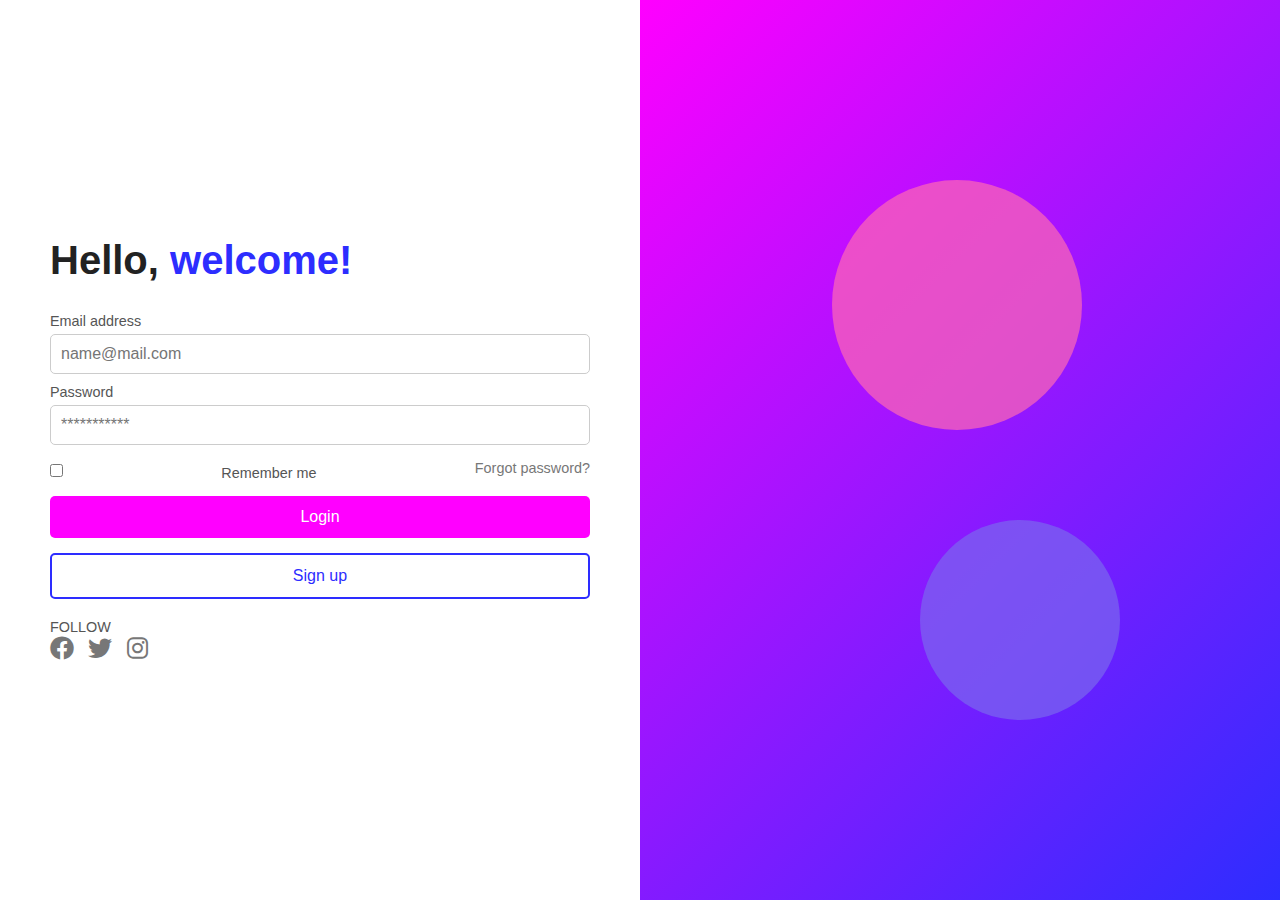
==== Fronts_API/dashboard.html @ 7f245457 "Update" ====
<!DOCTYPE html>
<html lang="fr">
<head>
    <meta charset="UTF-8">
    <meta name="viewport" content="width=device-width, initial-scale=1.0">
    <title>Tableau de bord</title>
    <link rel="stylesheet" href="styles.css">
</head>
<body onload="loadUserInfo()">
    <div class="dashboard-container">
        <div class="dashboard-info">
            <h1>Bienvenue, <span id="username">...</span>!</h1>
            <p>Email: <span id="user-email">...</span></p>
            <button class="btn logout-btn" onclick="logout()">Se déconnecter</button>
        </div>
        <div class="dashboard-design"></div>
    </div>

    <script>
        async function loadUserInfo() {
            const token = localStorage.getItem("token");
            if (!token) {
                window.location.href = "index.html";
                return;
            }

            try {
                const response = await fetch("http://localhost/projapi/get_users.php", {
                    method: "GET",
                    headers: { "Authorization": "Bearer " + token }
                });

                const data = await response.json();
                if (data.success) {
                    document.getElementById("username").textContent = data.user.username;
                    document.getElementById("user-email").textContent = data.user.email;
                } else {
                    localStorage.clear();
                    window.location.href = "index.html";
                }
            } catch (error) {
                localStorage.clear();
                window.location.href = "index.html";
            }
        }

        function logout() {
            localStorage.clear();
            window.location.href = "index.html";
        }
    </script>
</body>
</html>
---- Fronts_API/styles.css ----
/* Réinitialisation */
* {
    margin: 0;
    padding: 0;
    box-sizing: border-box;
    font-family: 'Arial', sans-serif;
}

/* Conteneur principal */
.login-container {
    display: flex;
    height: 100vh;
}

/* Section gauche - Formulaire */
.login-form {
    width: 50%;
    background: #fff;
    display: flex;
    flex-direction: column;
    justify-content: center;
    padding: 50px;
}

h1 {
    font-size: 2.5rem;
    color: #222;
}

h1 span {
    color: #2d2dff;
    font-weight: bold;
}

form {
    margin-top: 20px;
}

label {
    font-size: 0.9rem;
    color: #555;
    display: block;
    margin-top: 10px;
}

input {
    width: 100%;
    padding: 10px;
    margin-top: 5px;
    border: 1px solid #ccc;
    border-radius: 5px;
    font-size: 1rem;
}

.options {
    display: flex;
    justify-content: space-between;
    align-items: center;
    margin-top: 10px;
    font-size: 0.9rem;
}

.options input {
    width: auto;
}

.options a {
    text-decoration: none;
    color: #777;
}

.options a:hover {
    color: #2d2dff;
}

.btn {
    width: 100%;
    padding: 12px;
    margin-top: 15px;
    border: none;
    border-radius: 5px;
    font-size: 1rem;
    cursor: pointer;
}

.login-btn {
    background: #ff00ff;
    color: white;
}

.signup-btn {
    background: white;
    color: #2d2dff;
    border: 2px solid #2d2dff;
}

.signup-btn:hover {
    background: #2d2dff;
    color: white;
}

/* Icônes sociales */
.social-icons {
    margin-top: 20px;
}

.social-icons p {
    font-size: 0.9rem;
    color: #555;
}

.social-icons a {
    margin-right: 10px;
    font-size: 1.5rem;
    color: #777;
}

.social-icons a:hover {
    color: #2d2dff;
}

/* Section droite - Design */
.login-design {
    width: 50%;
    background: linear-gradient(135deg, #ff00ff, #2d2dff);
    position: relative;
}

.login-design::before,
.login-design::after {
    content: "";
    position: absolute;
    border-radius: 50%;
    opacity: 0.7;
}

.login-design::before {
    width: 250px;
    height: 250px;
    background: #ff69b4;
    top: 20%;
    left: 30%;
}

.login-design::after {
    width: 200px;
    height: 200px;
    background: #7b68ee;
    bottom: 20%;
    right: 25%;
}

/* Responsive */
@media (max-width: 768px) {
    .login-container {
        flex-direction: column;
    }

    .login-form {
        width: 100%;
        padding: 30px;
    }

    .login-design {
        display: none;
    }
}


/* ---- Conteneur principal du dashboard ---- */
.dashboard-container {
    display: flex;
    height: 100vh;
}

/* ---- Section gauche - Infos utilisateur ---- */
.dashboard-info {
    width: 50%;
    background: #fff;
    display: flex;
    flex-direction: column;
    justify-content: center;
    text-align: center;
    padding: 50px;
}

.dashboard-info h1 {
    font-size: 2.5rem;
    color: #222;
}

.dashboard-info h1 span {
    color: #2d2dff;
    font-weight: bold;
}

.dashboard-info p {
    font-size: 1.2rem;
    color: #555;
    margin-top: 10px;
}

.logout-btn {
    background: #ff00ff;
    color: white;
    margin-top: 20px;
}

/* ---- Section droite - Design ---- */
.dashboard-design {
    width: 50%;
    background: linear-gradient(135deg, #ff00ff, #2d2dff);
    position: relative;
}

.dashboard-design::before,
.dashboard-design::after {
    content: "";
    position: absolute;
    border-radius: 50%;
    opacity: 0.7;
}

.dashboard-design::before {
    width: 250px;
    height: 250px;
    background: #ff69b4;
    top: 20%;
    left: 30%;
}

.dashboard-design::after {
    width: 200px;
    height: 200px;
    background: #7b68ee;
    bottom: 20%;
    right: 25%;
}

/* ---- Responsive ---- */
@media (max-width: 768px) {
    .dashboard-container {
        flex-direction: column;
    }

    .dashboard-info {
        width: 100%;
        padding: 30px;
    }

    .dashboard-design {
        display: none;
    }
}
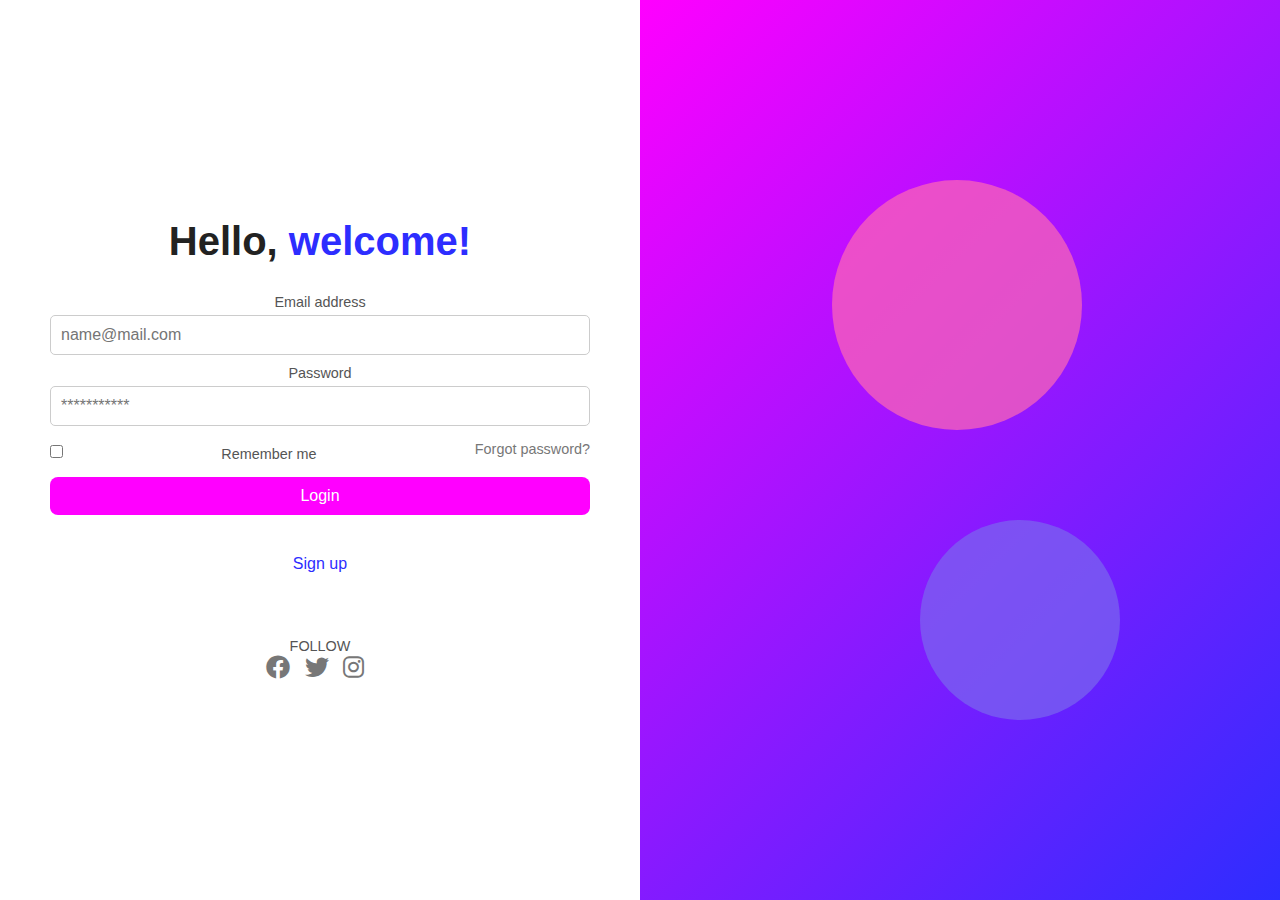
==== commit 90c1cdf2: "New Orders" ====
--- a/Fronts_API/dashboard.html
+++ b/Fronts_API/dashboard.html
@@ -1,23 +1,39 @@
 <!DOCTYPE html>
 <html lang="fr">
+
 <head>
     <meta charset="UTF-8">
-    <meta name="viewport" content="width=device-width, initial-scale=1.0">
-    <title>Tableau de bord</title>
-    <link rel="stylesheet" href="styles.css">
+    <title>Dashboard</title>
+    
+    <!-- Chemin correct vers le fichier CSS -->
+    <link rel="stylesheet" href="./styles.css">
+    <link rel="stylesheet" href="https://cdnjs.cloudflare.com/ajax/libs/font-awesome/6.0.0/css/all.min.css">
 </head>
-<body onload="loadUserInfo()">
+
+<body onload="checkAuth()">
     <div class="dashboard-container">
+        
+        <!-- Section d'accueil -->
         <div class="dashboard-info">
-            <h1>Bienvenue, <span id="username">...</span>!</h1>
-            <p>Email: <span id="user-email">...</span></p>
-            <button class="btn logout-btn" onclick="logout()">Se déconnecter</button>
+            <h1>Bienvenue sur le <span>Dashboard</span></h1>
+            <p id="welcomeMessage"></p>
+
+            <!-- Lien vers la page Orders -->
+            <a href="orders.html" id="ordersLink" class="btn orders-btn" style="display: none;">
+                📦 Gérer mes Commandes
+            </a>
+
+            <button onclick="logout()" class="btn logout-btn">Déconnexion</button>
         </div>
+
+        <!-- Section design -->
         <div class="dashboard-design"></div>
+
     </div>
 
     <script>
-        async function loadUserInfo() {
+        // Vérifie l'authentification et affiche le lien Orders
+        async function checkAuth() {
             const token = localStorage.getItem("token");
             if (!token) {
                 window.location.href = "index.html";
@@ -25,29 +41,31 @@
             }
 
             try {
-                const response = await fetch("http://localhost/projapi/get_users.php", {
-                    method: "GET",
+                const response = await fetch("http://localhost/projapi/verify.php", {
                     headers: { "Authorization": "Bearer " + token }
                 });
 
                 const data = await response.json();
-                if (data.success) {
-                    document.getElementById("username").textContent = data.user.username;
-                    document.getElementById("user-email").textContent = data.user.email;
+                if (!data.success) {
+                    localStorage.removeItem("token");
+                    window.location.href = "index.html";
                 } else {
-                    localStorage.clear();
-                    window.location.href = "index.html";
+                    document.getElementById("welcomeMessage").textContent = `Bonjour, ${data.user.username} !`;
+                    document.getElementById("ordersLink").style.display = "block";
                 }
             } catch (error) {
-                localStorage.clear();
+                console.error("Erreur de vérification :", error);
                 window.location.href = "index.html";
             }
         }
 
+        // Déconnexion
         function logout() {
-            localStorage.clear();
+            localStorage.removeItem("token");
             window.location.href = "index.html";
         }
     </script>
+
 </body>
+
 </html>
--- a/Fronts_API/styles.css
+++ b/Fronts_API/styles.css
@@ -7,18 +7,19 @@
 }
 
 /* Conteneur principal */
-.login-container {
+.login-container, .dashboard-container, .orders-container {
     display: flex;
     height: 100vh;
 }
 
-/* Section gauche - Formulaire */
-.login-form {
+/* Section gauche - Formulaire et Infos */
+.login-form, .dashboard-info, .orders-info {
     width: 50%;
     background: #fff;
     display: flex;
     flex-direction: column;
     justify-content: center;
+    text-align: center;
     padding: 50px;
 }
 
@@ -32,6 +33,13 @@
     font-weight: bold;
 }
 
+p {
+    font-size: 1.2rem;
+    color: #555;
+    margin-top: 10px;
+}
+
+/* Formulaire */
 form {
     margin-top: 20px;
 }
@@ -52,6 +60,7 @@
     font-size: 1rem;
 }
 
+/* Options (mot de passe oublié, etc.) */
 .options {
     display: flex;
     justify-content: space-between;
@@ -73,6 +82,7 @@
     color: #2d2dff;
 }
 
+/* Boutons */
 .btn {
     width: 100%;
     padding: 12px;
@@ -83,7 +93,7 @@
     cursor: pointer;
 }
 
-.login-btn {
+.login-btn, .logout-btn {
     background: #ff00ff;
     color: white;
 }
@@ -97,6 +107,20 @@
 .signup-btn:hover {
     background: #2d2dff;
     color: white;
+}
+
+/* Lien vers Orders */
+.orders-link {
+    margin-top: 20px;
+    padding: 12px;
+    background: #2d2dff;
+    color: white;
+    text-decoration: none;
+    border-radius: 5px;
+}
+
+.orders-link:hover {
+    background: #1a1aff;
 }
 
 /* Icônes sociales */
@@ -120,21 +144,21 @@
 }
 
 /* Section droite - Design */
-.login-design {
+.login-design, .dashboard-design, .orders-design {
     width: 50%;
     background: linear-gradient(135deg, #ff00ff, #2d2dff);
     position: relative;
 }
 
-.login-design::before,
-.login-design::after {
+.login-design::before, .dashboard-design::before, .orders-design::before,
+.login-design::after, .dashboard-design::after, .orders-design::after {
     content: "";
     position: absolute;
     border-radius: 50%;
     opacity: 0.7;
 }
 
-.login-design::before {
+.login-design::before, .dashboard-design::before, .orders-design::before {
     width: 250px;
     height: 250px;
     background: #ff69b4;
@@ -142,7 +166,7 @@
     left: 30%;
 }
 
-.login-design::after {
+.login-design::after, .dashboard-design::after, .orders-design::after {
     width: 200px;
     height: 200px;
     background: #7b68ee;
@@ -150,36 +174,28 @@
     right: 25%;
 }
 
-/* Responsive */
-@media (max-width: 768px) {
-    .login-container {
-        flex-direction: column;
-    }
-
-    .login-form {
-        width: 100%;
-        padding: 30px;
-    }
-
-    .login-design {
-        display: none;
-    }
-}
-
-
-/* ---- Conteneur principal du dashboard ---- */
+/* Réinitialisation */
+* {
+    margin: 0;
+    padding: 0;
+    box-sizing: border-box;
+    font-family: 'Arial', sans-serif;
+}
+
+/* Conteneur principal du Dashboard */
 .dashboard-container {
     display: flex;
     height: 100vh;
 }
 
-/* ---- Section gauche - Infos utilisateur ---- */
+/* Infos utilisateur */
 .dashboard-info {
     width: 50%;
     background: #fff;
     display: flex;
     flex-direction: column;
     justify-content: center;
+    align-items: center;
     text-align: center;
     padding: 50px;
 }
@@ -200,13 +216,37 @@
     margin-top: 10px;
 }
 
+/* Boutons */
+.btn {
+    padding: 12px 20px;
+    margin: 15px 0;
+    border: none;
+    border-radius: 5px;
+    font-size: 1rem;
+    cursor: pointer;
+    text-decoration: none;
+    text-align: center;
+}
+
+/* Bouton Déconnexion */
 .logout-btn {
     background: #ff00ff;
     color: white;
-    margin-top: 20px;
-}
-
-/* ---- Section droite - Design ---- */
+}
+
+/* Bouton Orders */
+.orders-btn {
+    background: white;
+    color: #2d2dff;
+    border: 2px solid #2d2dff;
+}
+
+.orders-btn:hover {
+    background: #2d2dff;
+    color: white;
+}
+
+/* Section droite - Design */
 .dashboard-design {
     width: 50%;
     background: linear-gradient(135deg, #ff00ff, #2d2dff);
@@ -237,7 +277,7 @@
     right: 25%;
 }
 
-/* ---- Responsive ---- */
+/* Responsive */
 @media (max-width: 768px) {
     .dashboard-container {
         flex-direction: column;
@@ -253,4 +293,147 @@
     }
 }
 
-
+/* Réinitialisation */
+* {
+    margin: 0;
+    padding: 0;
+    box-sizing: border-box;
+    font-family: 'Arial', sans-serif;
+}
+
+/* Conteneur principal */
+.orders-container {
+    max-width: 800px;
+    margin: 50px auto; /* Centrage du conteneur */
+    padding: 20px;
+    background: #fff;
+    border-radius: 15px;
+    box-shadow: 0 8px 20px rgba(0, 0, 0, 0.1);
+    display: flex;
+    flex-direction: column;
+    align-items: center; /* Centrer les éléments dans le conteneur */
+    text-align: center; /* Centrer le texte dans le conteneur */
+}
+
+/* En-tête */
+header {
+    display: flex;
+    justify-content: center; /* Centrer horizontalement */
+    align-items: center; /* Centrer verticalement */
+    width: 100%; /* S'assurer que l'en-tête prend toute la largeur */
+    margin-bottom: 70px;
+}
+
+header h1 {
+    font-size: 2rem;
+    color: #2d2dff;
+}
+
+/* Formulaire */
+.order-form {
+    display: flex;
+    flex-direction: column;
+    gap: 15px;
+    margin-bottom: 30px;
+    align-items: center; /* Centrer les éléments du formulaire */
+    width: 100%;
+    max-width: 500px; /* Limiter la largeur pour éviter une trop grande largeur sur grand écran */
+}
+
+.order-form label {
+    font-weight: bold;
+    color: #444;
+}
+
+.order-form input {
+    padding: 10px;
+    border: 1px solid #ccc;
+    border-radius: 8px;
+    font-size: 1rem;
+    width: 100%; /* Champs de saisie prennent toute la largeur disponible */
+    max-width: 400px; /* Limiter la largeur des champs de saisie */
+}
+
+/* Liste des commandes */
+.orders-list {
+    margin-top: 30px;
+    list-style-type: none;
+    padding: 0;
+    text-align: left; /* Alignement à gauche pour la liste */
+    width: 100%;
+    max-width: 500px; /* Limiter la largeur de la liste */
+    margin-left: auto;
+    margin-right: auto;
+}
+
+.order-item {
+    display: flex;
+    justify-content: space-between;
+    align-items: center;
+    padding: 15px;
+    margin-bottom: 10px;
+    border: 1px solid #ddd;
+    border-radius: 10px;
+    background: #f9f9f9;
+}
+
+/* Boutons */
+.btn {
+    padding: 10px 15px;
+    border: none;
+    border-radius: 8px;
+    cursor: pointer;
+    font-size: 1rem;
+    transition: background 0.3s ease;
+}
+
+/* Bouton Ajouter */
+.add-btn {
+    background: #2d2dff;
+    color: white;
+}
+
+.add-btn:hover {
+    background: #1c1cc9;
+}
+
+/* Bouton Supprimer */
+.delete-btn {
+    background: #ff4d4f;
+    color: white;
+}
+
+.delete-btn:hover {
+    background: #d9363e;
+}
+
+/* Bouton Déconnexion */
+.logout-btn {
+    background: #ff00ff;
+    color: white;
+}
+
+/* Responsive */
+@media (max-width: 600px) {
+    .orders-container {
+        padding: 15px;
+    }
+
+    header h1 {
+        font-size: 1.5rem;
+    }
+
+    .btn {
+        font-size: 0.9rem;
+    }
+
+    /* Réduction de l'espace entre les éléments */
+    .order-form {
+        gap: 10px;
+    }
+
+    .order-item {
+        flex-direction: column;
+        align-items: flex-start;
+    }
+}
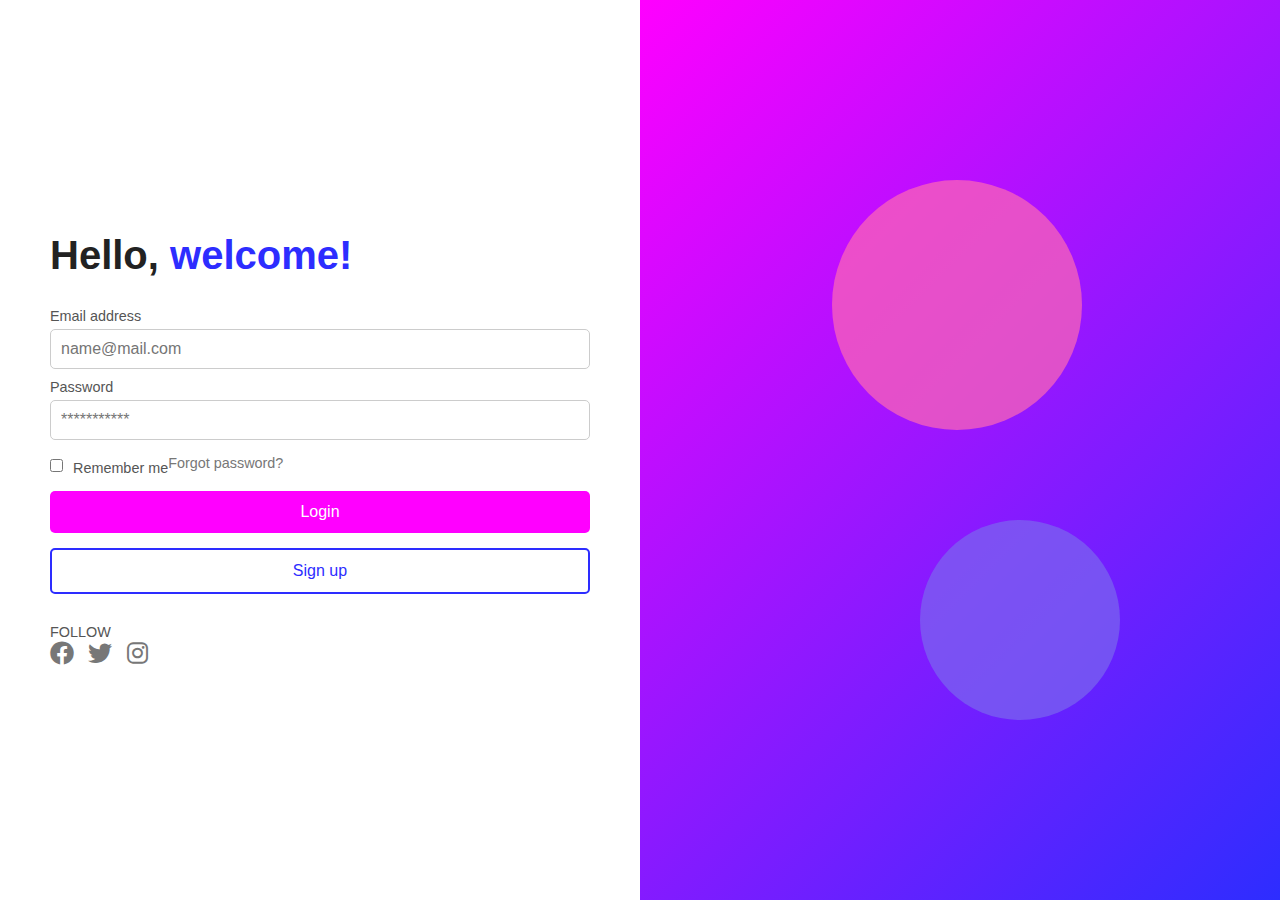
==== commit 4b17d920: "update" ====
--- a/Fronts_API/dashboard.html
+++ b/Fronts_API/dashboard.html
@@ -1,39 +1,54 @@
 <!DOCTYPE html>
 <html lang="fr">
-
 <head>
     <meta charset="UTF-8">
-    <title>Dashboard</title>
-    
-    <!-- Chemin correct vers le fichier CSS -->
-    <link rel="stylesheet" href="./styles.css">
-    <link rel="stylesheet" href="https://cdnjs.cloudflare.com/ajax/libs/font-awesome/6.0.0/css/all.min.css">
+    <meta name="viewport" content="width=device-width, initial-scale=1.0">
+    <title>Tableau de bord</title>
+    <link rel="stylesheet" href="styles.css">
+	
 </head>
+<body onload="loadUserInfo()">
+    <div class="dashboard-container">
+        <div class="dashboard-info">
+            <h1>Bienvenue, <span id="username">...</span>!</h1>
+            <p>Email: <span id="user-email">...</span></p>
+			<button class="btn order-btn" onclick="redirectToOrders()">Voir les commandes</button>
+			<button class="btn logout-btn" onclick="logout()">Se déconnecter</button>
 
-<body onload="checkAuth()">
-    <div class="dashboard-container">
+            <!-- Section de gestion du profil -->
+            <div class="user-settings">
+                <h2>Modifier votre profil</h2>
+                <form id="userSettingsForm">
+                    <label for="newUsername">Nouveau Nom</label>
+                    <input type="text" id="newUsername" placeholder="Entrez votre nouveau nom">
         
-        <!-- Section d'accueil -->
-        <div class="dashboard-info">
-            <h1>Bienvenue sur le <span>Dashboard</span></h1>
-            <p id="welcomeMessage"></p>
+                    <label for="newEmail">Nouvel Email</label>
+                    <input type="email" id="newEmail" placeholder="Entrez votre nouvel email">
+        
+                    <label for="newPassword">Nouveau Mot de Passe</label>
+                    <input type="password" id="newPassword" placeholder="Entrez un nouveau mot de passe">
+        
+                    <div class="options">
+                        <input type="checkbox" id="showPassword" onclick="togglePasswordVisibility()">
+                        <label for="showPassword">Afficher le mot de passe</label>
+                    </div>
 
-            <!-- Lien vers la page Orders -->
-            <a href="orders.html" id="ordersLink" class="btn orders-btn" style="display: none;">
-                📦 Gérer mes Commandes
-            </a>
+                    <button type="submit" class="btn update-btn">Mettre à jour</button>
+                </form>
 
-            <button onclick="logout()" class="btn logout-btn">Déconnexion</button>
+                <p id="updateMessage" class="error-message"></p>
+            </div>
+			
         </div>
 
-        <!-- Section design -->
         <div class="dashboard-design"></div>
 
     </div>
+	
+	
 
     <script>
-        // Vérifie l'authentification et affiche le lien Orders
-        async function checkAuth() {
+        async function loadUserInfo() {
             const token = localStorage.getItem("token");
             if (!token) {
                 window.location.href = "index.html";
@@ -41,31 +56,97 @@
             }
 
             try {
-                const response = await fetch("http://localhost/projapi/verify.php", {
+                const response = await fetch("http://localhost/projapi/get_users.php", {
+                    method: "GET",
                     headers: { "Authorization": "Bearer " + token }
                 });
 
                 const data = await response.json();
-                if (!data.success) {
-                    localStorage.removeItem("token");
+                if (data.user) {
+                    document.getElementById("username").textContent = data.user.username;
+                    document.getElementById("user-email").textContent = data.user.email;
+                } else {
+                    localStorage.clear();
                     window.location.href = "index.html";
-                } else {
-                    document.getElementById("welcomeMessage").textContent = `Bonjour, ${data.user.username} !`;
-                    document.getElementById("ordersLink").style.display = "block";
                 }
+
             } catch (error) {
-                console.error("Erreur de vérification :", error);
+                localStorage.clear();
                 window.location.href = "index.html";
             }
         }
-
-        // Déconnexion
+		
+		function redirectToOrders() {
+        window.location.href = "orders.html";
+		}
+		
         function logout() {
-            localStorage.removeItem("token");
+            localStorage.clear();
             window.location.href = "index.html";
         }
+
+        async function updateUser(event) {
+            event.preventDefault(); // Empêche le rechargement de la page
+
+            const token = localStorage.getItem("token");
+            if (!token) {
+                window.location.href = "index.html";
+                return;
+            }
+
+            const newUsername = document.getElementById("newUsername").value.trim();
+            const newEmail = document.getElementById("newEmail").value.trim();
+            const newPassword = document.getElementById("newPassword").value.trim();
+
+            if (!newUsername && !newEmail && !newPassword) {
+                document.getElementById("updateMessage").textContent = "Veuillez remplir au moins un champ.";
+                document.getElementById("updateMessage").style.color = "red";
+                return;
+            }
+
+            const updateData = {};
+            if (newUsername) updateData.username = newUsername;
+            if (newEmail) updateData.email = newEmail;
+            if (newPassword) updateData.password = newPassword;
+
+            try {
+                const response = await fetch("http://localhost/projapi/update_user.php", {
+                    method: "POST",
+                    headers: {
+                        "Content-Type": "application/json",
+                        "Authorization": "Bearer " + token
+                    },
+                    body: JSON.stringify(updateData)
+                });
+
+                const result = await response.json();
+                const messageElement = document.getElementById("updateMessage");
+
+                if (response.ok && result.success) {
+                    messageElement.textContent = "Mise à jour réussie !";
+                    messageElement.style.color = "green";
+
+                    if (newUsername) document.getElementById("username").textContent = newUsername;
+                    if (newEmail) document.getElementById("user-email").textContent = newEmail;
+
+                    document.getElementById("userSettingsForm").reset(); // Réinitialiser le formulaire
+                } else {
+                    messageElement.textContent = result.error || "Échec de la mise à jour.";
+                    messageElement.style.color = "red";
+                }
+            } catch (error) {
+                console.error("Erreur:", error);
+                document.getElementById("updateMessage").textContent = "Une erreur s'est produite.";
+                document.getElementById("updateMessage").style.color = "red";
+            }
+        }
+
+        function togglePasswordVisibility() {
+            const passwordField = document.getElementById("newPassword");
+            passwordField.type = document.getElementById("showPassword").checked ? "text" : "password";
+        }
+
+        document.getElementById("userSettingsForm").addEventListener("submit", updateUser);
     </script>
-
 </body>
-
 </html>
--- a/Fronts_API/styles.css
+++ b/Fronts_API/styles.css
@@ -7,19 +7,18 @@
 }
 
 /* Conteneur principal */
-.login-container, .dashboard-container, .orders-container {
+.login-container {
     display: flex;
     height: 100vh;
 }
 
-/* Section gauche - Formulaire et Infos */
-.login-form, .dashboard-info, .orders-info {
+/* Section gauche - Formulaire */
+.login-form {
     width: 50%;
     background: #fff;
     display: flex;
     flex-direction: column;
     justify-content: center;
-    text-align: center;
     padding: 50px;
 }
 
@@ -33,13 +32,6 @@
     font-weight: bold;
 }
 
-p {
-    font-size: 1.2rem;
-    color: #555;
-    margin-top: 10px;
-}
-
-/* Formulaire */
 form {
     margin-top: 20px;
 }
@@ -60,7 +52,6 @@
     font-size: 1rem;
 }
 
-/* Options (mot de passe oublié, etc.) */
 .options {
     display: flex;
     justify-content: space-between;
@@ -82,7 +73,6 @@
     color: #2d2dff;
 }
 
-/* Boutons */
 .btn {
     width: 100%;
     padding: 12px;
@@ -93,7 +83,7 @@
     cursor: pointer;
 }
 
-.login-btn, .logout-btn {
+.login-btn {
     background: #ff00ff;
     color: white;
 }
@@ -107,20 +97,6 @@
 .signup-btn:hover {
     background: #2d2dff;
     color: white;
-}
-
-/* Lien vers Orders */
-.orders-link {
-    margin-top: 20px;
-    padding: 12px;
-    background: #2d2dff;
-    color: white;
-    text-decoration: none;
-    border-radius: 5px;
-}
-
-.orders-link:hover {
-    background: #1a1aff;
 }
 
 /* Icônes sociales */
@@ -144,21 +120,21 @@
 }
 
 /* Section droite - Design */
-.login-design, .dashboard-design, .orders-design {
+.login-design {
     width: 50%;
     background: linear-gradient(135deg, #ff00ff, #2d2dff);
     position: relative;
 }
 
-.login-design::before, .dashboard-design::before, .orders-design::before,
-.login-design::after, .dashboard-design::after, .orders-design::after {
+.login-design::before,
+.login-design::after {
     content: "";
     position: absolute;
     border-radius: 50%;
     opacity: 0.7;
 }
 
-.login-design::before, .dashboard-design::before, .orders-design::before {
+.login-design::before {
     width: 250px;
     height: 250px;
     background: #ff69b4;
@@ -166,7 +142,7 @@
     left: 30%;
 }
 
-.login-design::after, .dashboard-design::after, .orders-design::after {
+.login-design::after {
     width: 200px;
     height: 200px;
     background: #7b68ee;
@@ -174,28 +150,36 @@
     right: 25%;
 }
 
-/* Réinitialisation */
-* {
-    margin: 0;
-    padding: 0;
-    box-sizing: border-box;
-    font-family: 'Arial', sans-serif;
-}
-
-/* Conteneur principal du Dashboard */
+/* Responsive */
+@media (max-width: 768px) {
+    .login-container {
+        flex-direction: column;
+    }
+
+    .login-form {
+        width: 100%;
+        padding: 30px;
+    }
+
+    .login-design {
+        display: none;
+    }
+}
+
+
+/* ---- Conteneur principal du dashboard ---- */
 .dashboard-container {
     display: flex;
     height: 100vh;
 }
 
-/* Infos utilisateur */
+/* ---- Section gauche - Infos utilisateur ---- */
 .dashboard-info {
     width: 50%;
     background: #fff;
     display: flex;
     flex-direction: column;
     justify-content: center;
-    align-items: center;
     text-align: center;
     padding: 50px;
 }
@@ -216,37 +200,13 @@
     margin-top: 10px;
 }
 
-/* Boutons */
-.btn {
-    padding: 12px 20px;
-    margin: 15px 0;
-    border: none;
-    border-radius: 5px;
-    font-size: 1rem;
-    cursor: pointer;
-    text-decoration: none;
-    text-align: center;
-}
-
-/* Bouton Déconnexion */
 .logout-btn {
     background: #ff00ff;
     color: white;
-}
-
-/* Bouton Orders */
-.orders-btn {
-    background: white;
-    color: #2d2dff;
-    border: 2px solid #2d2dff;
-}
-
-.orders-btn:hover {
-    background: #2d2dff;
-    color: white;
-}
-
-/* Section droite - Design */
+    margin-top: 20px;
+}
+
+/* ---- Section droite - Design ---- */
 .dashboard-design {
     width: 50%;
     background: linear-gradient(135deg, #ff00ff, #2d2dff);
@@ -277,7 +237,7 @@
     right: 25%;
 }
 
-/* Responsive */
+/* ---- Responsive ---- */
 @media (max-width: 768px) {
     .dashboard-container {
         flex-direction: column;
@@ -293,7 +253,65 @@
     }
 }
 
-/* Réinitialisation */
+/* ---- Section Gestion du Profil ---- */
+.user-settings {
+    background: rgba(255, 255, 255, 0.1);
+    padding: 20px;
+    border-radius: 10px;
+    width: 350px;
+    margin-top: 20px;
+    box-shadow: 0 0 10px rgba(0, 0, 0, 0.3);
+    backdrop-filter: blur(10px);
+}
+
+.user-settings h2 {
+    margin-bottom: 15px;
+    font-size: 20px;
+}
+
+.user-settings label {
+    display: block;
+    text-align: left;
+    margin-top: 10px;
+    font-weight: bold;
+}
+
+.user-settings input {
+    width: 100%;
+    padding: 10px;
+    margin-top: 5px;
+    border: none;
+    border-radius: 5px;
+    background: rgba(255, 255, 255, 0.2);
+    color: white;
+}
+
+.user-settings input::placeholder {
+    color: #ccc;
+}
+
+.update-btn {
+    background: #3498db;
+    color: white;
+    padding: 10px;
+    width: 100%;
+    border: none;
+    border-radius: 5px;
+    cursor: pointer;
+    transition: 0.3s;
+    margin-top: 15px;
+}
+
+.update-btn:hover {
+    background: #2980b9;
+}
+
+#updateMessage {
+    margin-top: 10px;
+    font-size: 14px;
+    color: #27ae60;
+    font-weight: bold;
+}/* Réinitialisation */
 * {
     margin: 0;
     padding: 0;
@@ -302,138 +320,351 @@
 }
 
 /* Conteneur principal */
-.orders-container {
-    max-width: 800px;
-    margin: 50px auto; /* Centrage du conteneur */
-    padding: 20px;
+.login-container {
+    display: flex;
+    height: 100vh;
+}
+
+/* Section gauche - Formulaire */
+.login-form {
+    width: 50%;
     background: #fff;
-    border-radius: 15px;
-    box-shadow: 0 8px 20px rgba(0, 0, 0, 0.1);
     display: flex;
     flex-direction: column;
-    align-items: center; /* Centrer les éléments dans le conteneur */
-    text-align: center; /* Centrer le texte dans le conteneur */
-}
-
-/* En-tête */
-header {
-    display: flex;
-    justify-content: center; /* Centrer horizontalement */
-    align-items: center; /* Centrer verticalement */
-    width: 100%; /* S'assurer que l'en-tête prend toute la largeur */
-    margin-bottom: 70px;
-}
-
-header h1 {
-    font-size: 2rem;
-    color: #2d2dff;
-}
-
-/* Formulaire */
-.order-form {
-    display: flex;
-    flex-direction: column;
-    gap: 15px;
-    margin-bottom: 30px;
-    align-items: center; /* Centrer les éléments du formulaire */
-    width: 100%;
-    max-width: 500px; /* Limiter la largeur pour éviter une trop grande largeur sur grand écran */
-}
-
-.order-form label {
+    justify-content: center;
+    padding: 50px;
+}
+
+h1 {
+    font-size: 2.5rem;
+    color: #222;
+}
+
+h1 span {
+    color: #2d2dff;
     font-weight: bold;
-    color: #444;
-}
-
-.order-form input {
+}
+
+form {
+    margin-top: 20px;
+}
+
+label {
+    font-size: 0.9rem;
+    color: #555;
+    display: block;
+    margin-top: 10px;
+}
+
+input {
+    width: 100%;
     padding: 10px;
+    margin-top: 5px;
     border: 1px solid #ccc;
-    border-radius: 8px;
+    border-radius: 5px;
     font-size: 1rem;
-    width: 100%; /* Champs de saisie prennent toute la largeur disponible */
-    max-width: 400px; /* Limiter la largeur des champs de saisie */
-}
-
-/* Liste des commandes */
-.orders-list {
-    margin-top: 30px;
-    list-style-type: none;
-    padding: 0;
-    text-align: left; /* Alignement à gauche pour la liste */
-    width: 100%;
-    max-width: 500px; /* Limiter la largeur de la liste */
-    margin-left: auto;
-    margin-right: auto;
-}
-
-.order-item {
+}
+
+.options {
     display: flex;
     justify-content: space-between;
     align-items: center;
-    padding: 15px;
-    margin-bottom: 10px;
-    border: 1px solid #ddd;
+    margin-top: 10px;
+    font-size: 0.9rem;
+}
+
+.options input {
+    width: auto;
+}
+
+.options a {
+    text-decoration: none;
+    color: #777;
+}
+
+.options a:hover {
+    color: #2d2dff;
+}
+
+.btn {
+    width: 100%;
+    padding: 12px;
+    margin-top: 15px;
+    border: none;
+    border-radius: 5px;
+    font-size: 1rem;
+    cursor: pointer;
+}
+
+.login-btn {
+    background: #ff00ff;
+    color: white;
+}
+
+.signup-btn {
+    background: white;
+    color: #2d2dff;
+    border: 2px solid #2d2dff;
+}
+
+.signup-btn:hover {
+    background: #2d2dff;
+    color: white;
+}
+
+/* Icônes sociales */
+.social-icons {
+    margin-top: 20px;
+}
+
+.social-icons p {
+    font-size: 0.9rem;
+    color: #555;
+}
+
+.social-icons a {
+    margin-right: 10px;
+    font-size: 1.5rem;
+    color: #777;
+}
+
+.social-icons a:hover {
+    color: #2d2dff;
+}
+
+/* Section droite - Design */
+.login-design {
+    width: 50%;
+    background: linear-gradient(135deg, #ff00ff, #2d2dff);
+    position: relative;
+}
+
+.login-design::before,
+.login-design::after {
+    content: "";
+    position: absolute;
+    border-radius: 50%;
+    opacity: 0.7;
+}
+
+.login-design::before {
+    width: 250px;
+    height: 250px;
+    background: #ff69b4;
+    top: 20%;
+    left: 30%;
+}
+
+.login-design::after {
+    width: 200px;
+    height: 200px;
+    background: #7b68ee;
+    bottom: 20%;
+    right: 25%;
+}
+
+/* Responsive */
+@media (max-width: 768px) {
+    .login-container {
+        flex-direction: column;
+    }
+
+    .login-form {
+        width: 100%;
+        padding: 30px;
+    }
+
+    .login-design {
+        display: none;
+    }
+}
+
+
+/* ---- Conteneur principal du dashboard ---- */
+.dashboard-container {
+    display: flex;
+    height: 100vh;
+}
+
+/* ---- Section gauche - Infos utilisateur ---- */
+.dashboard-info {
+    width: 50%;
+    background: #fff;
+    display: flex;
+    flex-direction: column;
+    justify-content: center;
+    text-align: center;
+    padding: 50px;
+}
+
+.dashboard-info h1 {
+    font-size: 2.5rem;
+    color: #222;
+}
+
+.dashboard-info h1 span {
+    color: #2d2dff;
+    font-weight: bold;
+}
+
+.dashboard-info p {
+    font-size: 1.2rem;
+    color: #555;
+    margin-top: 10px;
+}
+
+.logout-btn {
+    background: #ff00ff;
+    color: white;
+    margin-top: 20px;
+}
+
+/* ---- Section droite - Design ---- */
+.dashboard-design {
+    width: 50%;
+    background: linear-gradient(135deg, #ff00ff, #2d2dff);
+    position: relative;
+}
+
+.dashboard-design::before,
+.dashboard-design::after {
+    content: "";
+    position: absolute;
+    border-radius: 50%;
+    opacity: 0.7;
+}
+
+.dashboard-design::before {
+    width: 250px;
+    height: 250px;
+    background: #ff69b4;
+    top: 20%;
+    left: 30%;
+}
+
+.dashboard-design::after {
+    width: 200px;
+    height: 200px;
+    background: #7b68ee;
+    bottom: 20%;
+    right: 25%;
+}
+
+/* ---- Responsive ---- */
+@media (max-width: 768px) {
+    .dashboard-container {
+        flex-direction: column;
+    }
+
+    .dashboard-info {
+        width: 100%;
+        padding: 30px;
+    }
+
+    .dashboard-design {
+        display: none;
+    }
+}
+
+/* ---- Section Gestion du Profil ---- */
+.user-settings {
+    background: #ffffff; /* Fond blanc */
+    padding: 30px;
     border-radius: 10px;
-    background: #f9f9f9;
-}
-
-/* Boutons */
-.btn {
-    padding: 10px 15px;
+    width: 100%;
+    max-width: 400px;
+    box-shadow: 0 4px 10px rgba(0, 0, 0, 0.1);
+    text-align: center;
+    margin-top: 20px;
+}
+
+/* Titre */
+.user-settings h2 {
+    font-size: 1.8rem;
+    color: #222; /* Texte noir */
+    margin-bottom: 15px;
+}
+
+/* Labels */
+.user-settings label {
+    font-size: 0.9rem;
+    color: #333; /* Texte foncé */
+    display: block;
+    text-align: left;
+    margin-top: 10px;
+    font-weight: bold;
+}
+
+/* Inputs */
+.user-settings input {
+    width: 100%;
+    padding: 12px;
+    margin-top: 5px;
+    border: 1px solid #ccc;
+    border-radius: 5px;
+    font-size: 1rem;
+    background: #f5f5f5; /* Fond gris clair */
+    color: #000; /* Texte noir */
+    transition: border-color 0.3s, background 0.3s;
+}
+
+/* Effet focus */
+.user-settings input:focus {
+    border-color: #2d2dff;
+    background: #fff;
+    outline: none;
+}
+
+/* Placeholder */
+.user-settings input::placeholder {
+    color: #777;
+}
+
+/* Options (case à cocher "Afficher mot de passe") */
+.options {
+    display: flex;
+    align-items: center;
+    justify-content: flex-start;
+    margin-top: 10px;
+    font-size: 0.9rem;
+}
+
+.options input {
+    width: auto;
+    margin-right: 10px;
+}
+
+/* Bouton Modifier */
+.update-btn {
+    background: #ff00ff;
+    color: white;
+    width: 100%;
+    padding: 12px;
     border: none;
-    border-radius: 8px;
+    border-radius: 5px;
     cursor: pointer;
     font-size: 1rem;
-    transition: background 0.3s ease;
-}
-
-/* Bouton Ajouter */
-.add-btn {
-    background: #2d2dff;
-    color: white;
-}
-
-.add-btn:hover {
-    background: #1c1cc9;
-}
-
-/* Bouton Supprimer */
-.delete-btn {
-    background: #ff4d4f;
-    color: white;
-}
-
-.delete-btn:hover {
-    background: #d9363e;
-}
-
-/* Bouton Déconnexion */
-.logout-btn {
-    background: #ff00ff;
-    color: white;
-}
-
-/* Responsive */
-@media (max-width: 600px) {
-    .orders-container {
-        padding: 15px;
-    }
-
-    header h1 {
-        font-size: 1.5rem;
-    }
-
-    .btn {
-        font-size: 0.9rem;
-    }
-
-    /* Réduction de l'espace entre les éléments */
-    .order-form {
-        gap: 10px;
-    }
-
-    .order-item {
-        flex-direction: column;
-        align-items: flex-start;
-    }
-}
+    margin-top: 15px;
+    transition: background 0.3s;
+}
+
+/* Effet hover */
+.update-btn:hover {
+    background: #d400d4;
+}
+
+/* Message d'erreur et de succès */
+#error-message, #updateMessage {
+    font-size: 14px;
+    margin-top: 10px;
+}
+
+/* Message d'erreur (rouge) */
+.error-message {
+    color: red;
+}
+
+/* Message de succès (vert) */
+.success-message {
+    color: green;
+}
